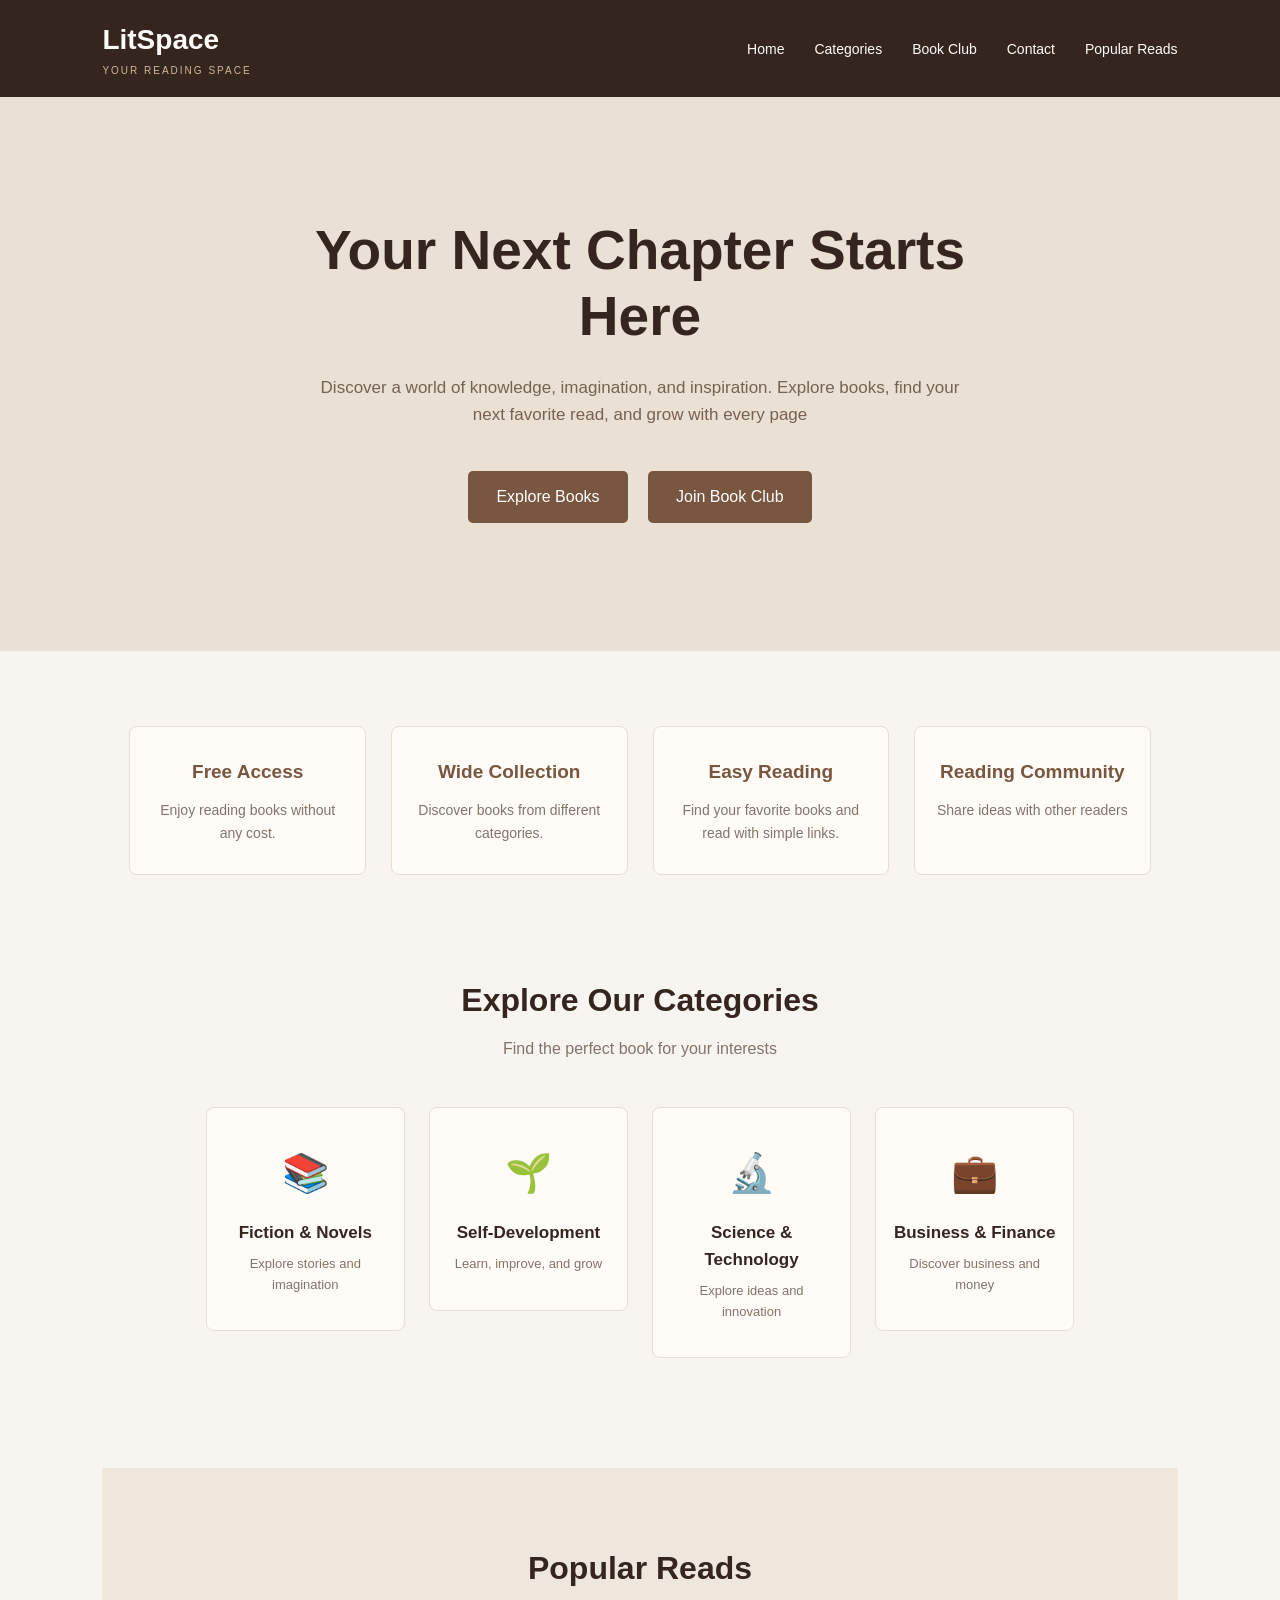
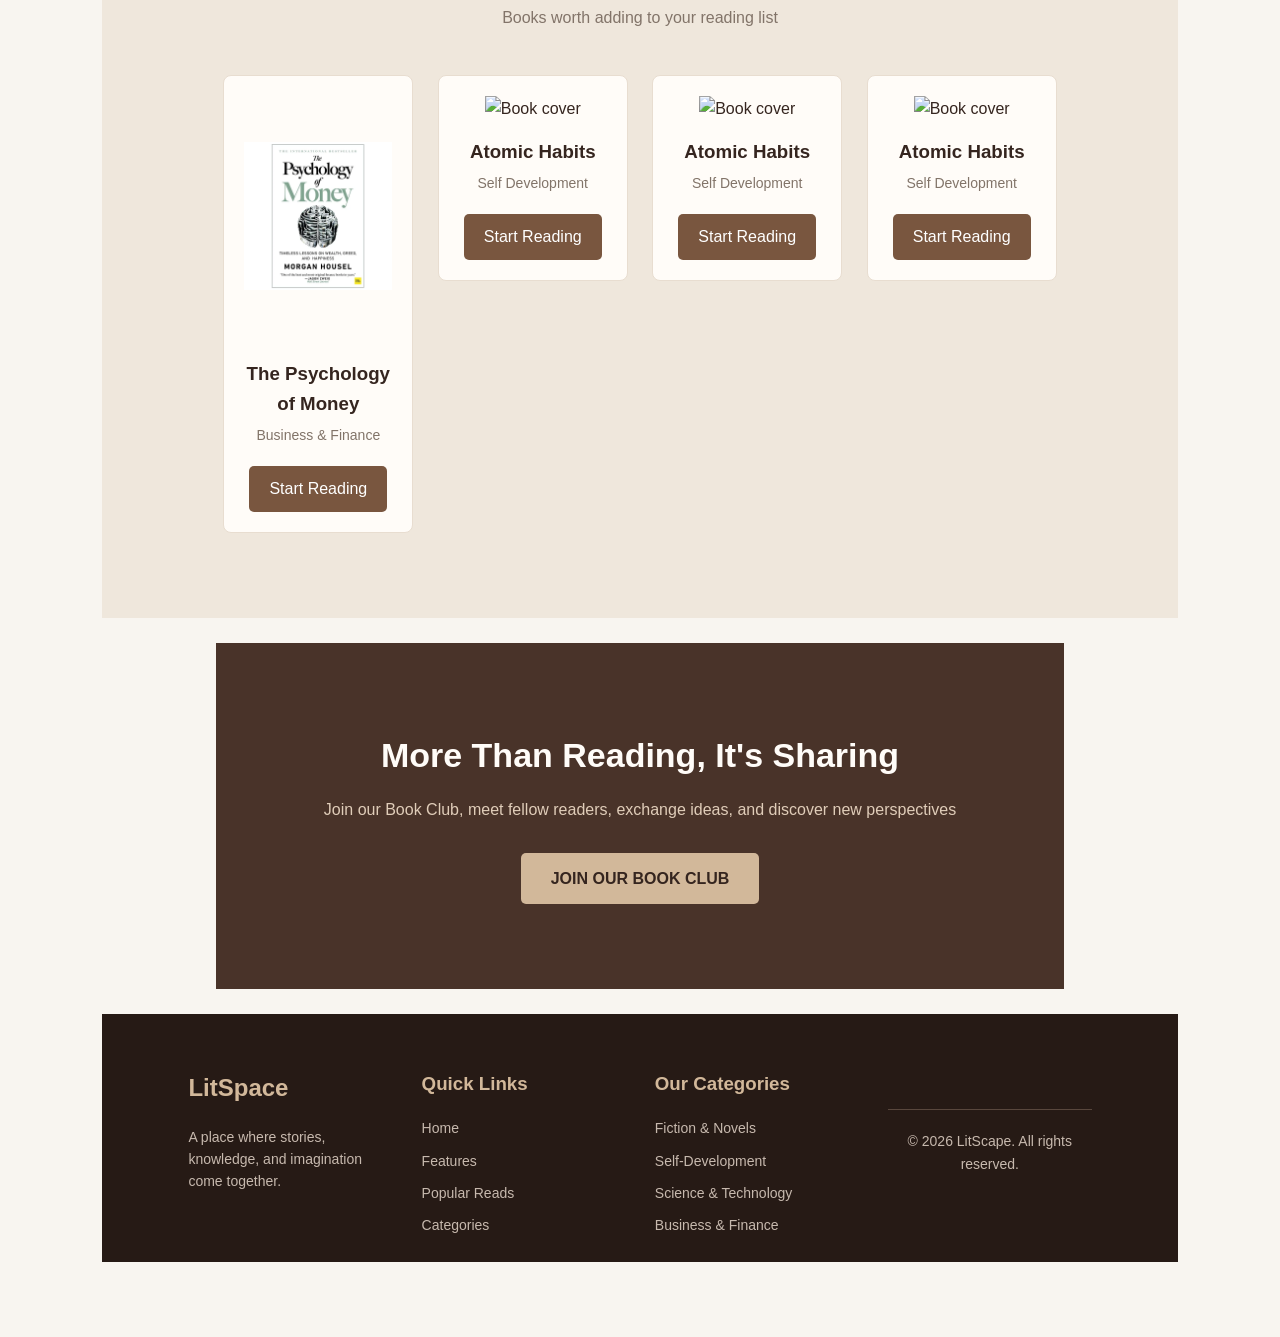
==== index.html @ dba48079 "Update book details in index.html Updated book details and links in the popular reads section." ====
<!DOCTYPE html>
<html lang="en">

<head>
    <meta charset="UTF-8">
    <meta name="viewport" content="width=device-width, initial-scale=1.0">
    <title>LitSpace</title>
    <link rel="stylesheet" href="index.css" type="text/css">
</head>

<body>
    <header>

        <nav>

            <div class="header">
                <strong>LitSpace</strong>
                <p>YOUR READING SPACE</p>

            </div>
            <ul>

                <li><a href="index.html">Home</a></li>
                <li><a href="#category">Categories</a></li>
                <li><a href="pages/book-club.html">Book Club</a></li>
                <li><a href="pages/contact.html">Contact</a></li>
                <li><a href="#popular"> Popular Reads</a></li>

            </ul>

        </nav>

    </header>
    <!--======================================-->
    <div class="home" id="home">
        <h1>Your Next Chapter
            Starts Here</h1>

        <p>
            Discover a world of knowledge, imagination, and inspiration. Explore books, find your next favorite read,
            and grow with every page
        </p>
        <a href="#category">Explore Books</a>
        <a href="pages/book-club.html"> Join Book Club</a>

    </div>
    <!--======================================-->
    <div class="features" id="features">

        <div class="feature">
            <h3>Free Access</h3>
            <p>Enjoy reading books without any cost.</p>
        </div>

        <div class="feature">
            <h3>Wide Collection</h3>
            <p>Discover books from different categories.</p>
        </div>

        <div class="feature">
            <h3>Easy Reading</h3>
            <p>Find your favorite books and read with simple links.</p>
        </div>
        <div class="feature">
            <h3>Reading Community</h3>
            <p>Share ideas with other readers</p>


        </div>
        <!--======================================-->
        <div class="category" id="category">
            <h2>Explore Our Categories</h2>
            <p>Find the perfect book for your interests</p>
            <div class="novel">
                <a href="pages/fiction.html">
                    <span>📚</span>
                    <h3>Fiction & Novels</h3>
                    <p>Explore stories and imagination</p>
                </a>
            </div>
            <div class="self">
                <a href="pages/self-development.html">
                    <span>🌱</span>
                    <h3>Self-Development</h3>
                    <p>Learn, improve, and grow</p>
                </a>
            </div>
            <div class="tech"> <a href="pages/science.html">
                    <span>🔬</span>
                    <h3>Science & Technology</h3>
                    <p>Explore ideas and innovation</p>
                </a></div>
            <div class="business"> <a href="pages/business-finance.html">
                    <span>💼</span>
                    <h3>Business & Finance</h3>
                    <p>Discover business and money</p>
                </a></div>

        </div>
        <!--======================================-->
        <div class="popular" id="popular">

            <h2>Popular Reads</h2>
            <p>Books worth adding to your reading list</p>

           <div class="book">
                <img src="images/The Psychology of Money.webp " alt="The Psychology of Money">
                <h3>The Psychology of Money</h3>
                <p>Business & Finance</p>
                <a href="https://www.panmacmillan.com/authors/morgan-housel/the-psychology-of-money/9780857197689" target="_blank">Start Reading</a>
            </div>
            <div class="book">
                <img src="images/book1.jpg" alt="Book cover">
                <h3>Atomic Habits</h3>
                <p>Self Development</p>
                <a href="its link" target="_blank">Start Reading</a>
            </div>
            <div class="book">
                <img src="images/book1.jpg" alt="Book cover">
                <h3>Atomic Habits</h3>
                <p>Self Development</p>
                <a href="its link" target="_blank">Start Reading</a>
            </div>
            <div class="book">
                <img src="images/book1.jpg" alt="Book cover">
                <h3>Atomic Habits</h3>
                <p>Self Development</p>
                <a href="its link" target="_blank">Start Reading</a>
            </div>

        </div>
        <!--======================================-->

        <div class="club">
            <h2>More Than Reading, It's Sharing</h2>
            <p>Join our Book Club, meet fellow readers, exchange ideas, and discover new perspectives</p>
            <a href="pages/book-club.html">JOIN OUR BOOK CLUB</a>

        </div>
        <!--======================================-->
        <footer class="footer">
            <div class="footer">
                <div class="footer-about">
                    <h2>LitSpace</h2>
                    <p>
                        A place where stories, knowledge,
                        and imagination come together.
                    </p>
                </div>
                <div class="footer-links">
                    <h3>Quick Links</h3>
                    <a href="#home">Home</a>
                    <a href="#features">Features</a>
                    <a href="#popular">Popular Reads</a>
                    <a href="#category">Categories</a>
                </div>
                <div class="footer-categ">
                    <h3>Our Categories</h3>
                    <a href="pages/fiction.html">Fiction & Novels</a>
                    <a href="pages/self-development.html">Self-Development</a>
                    <a href="pages/science.html">Science & Technology</a>
                    <a href="pages/business-finance.html">Business & Finance</a>
                </div>

            </div>
            <div class="footer-bottom">
                <p>&copy 2026 LitScape. All rights reserved.</p>
            </div>


        </footer>
</body>

</html>
---- index.css ----
/* =====================================
   1. GENERAL SETTINGS
===================================== */

* {
    margin: 0;
    padding: 0;
    box-sizing: border-box;
}

html {
    scroll-behavior: smooth;
}

body {
    font-family: Arial, sans-serif;
    background-color: #F8F5F0;
    color: #35251F;
    line-height: 1.6;
}

a {
    text-decoration: none;
}


/* =====================================
   2. HEADER
===================================== */

header {
    background-color: #35251F;
    padding: 18px 8%;
}

nav {
    display: flex;
    justify-content: space-between;
    align-items: center;
}

.header strong {
    color: #FFFCF8;
    font-size: 28px;
}

.header p {
    color: #D2B89A;
    font-size: 10px;
    letter-spacing: 2px;
}

nav ul {
    display: flex;
    list-style: none;
    gap: 30px;
}

nav ul a {
    color: #FFFCF8;
    font-size: 14px;
    transition: 0.3s;
}

nav ul a:hover {
    color: #D2B89A;
}


/* =====================================
   3. HOME SECTION
===================================== */

.home {
    background-color: #EAE0D3;
    padding: 120px 10%;
    text-align: center;
}

.home h1 {
    color: #35251F;
    font-size: 55px;
    max-width: 700px;
    margin: auto;
    line-height: 1.2;
}

.home p {
    color: #756256;
    font-size: 17px;
    max-width: 650px;
    margin: 25px auto 35px;
}

.home a {
    display: inline-block;
    background-color: #79563F;
    color: white;
    padding: 13px 28px;
    margin: 8px;
    border-radius: 5px;
    transition: 0.3s;
}

.home a:hover {
    background-color: #35251F;
    transform: translateY(-3px);
}


/* =====================================
   4. FEATURES SECTION
===================================== */

.features {
    display: flex;
    justify-content: center;
    flex-wrap: wrap;
    gap: 25px;
    padding: 75px 8%;
}

.feature {
    background-color: #FFFCF8;
    width: 22%;
    min-width: 200px;
    padding: 30px 20px;
    text-align: center;
    border: 1px solid #E8DDD0;
    border-radius: 8px;
    transition: 0.3s;
}

.feature:hover {
    transform: translateY(-6px);
    box-shadow: 0 8px 20px rgba(53, 37, 31, 0.1);
}

.feature h3 {
    color: #79563F;
    font-size: 19px;
    margin-bottom: 12px;
}

.feature p {
    color: #827469;
    font-size: 14px;
}


/* =====================================
   5. CATEGORY SECTION
===================================== */

.category {
    background-color: #F8F5F0;
    padding: 75px 8%;
    text-align: center;
}

.category h2 {
    font-size: 32px;
    margin-bottom: 10px;
}

.category>p {
    color: #827469;
    margin-bottom: 35px;
}

.novel,
.self,
.tech,
.business {
    display: inline-block;
    vertical-align: top;
    width: 22%;
    min-width: 190px;
    margin: 10px;
    padding: 35px 15px;
    background-color: #FFFCF8;
    border: 1px solid #E8DDD0;
    border-radius: 8px;
    transition: 0.3s;
}

.novel:hover,
.self:hover,
.tech:hover,
.business:hover {
    background-color: #EFE5D9;
    transform: translateY(-7px);
    box-shadow: 0 8px 20px rgba(53, 37, 31, 0.1);
}

.category a {
    color: #35251F;
}

.category span {
    font-size: 38px;
}

.category h3 {
    font-size: 17px;
    margin: 15px 0 8px;
}

.category a p {
    color: #827469;
    font-size: 13px;
}


/* =====================================
   6. POPULAR READS
===================================== */

.popular {
    background-color: #EFE7DC;
    padding: 75px 8%;
    text-align: center;
}

.popular h2 {
    font-size: 32px;
    margin-bottom: 10px;
}

.popular>p {
    color: #827469;
    margin-bottom: 35px;
}

.book {
    display: inline-block;
    vertical-align: top;
    width: 21%;
    min-width: 190px;
    margin: 10px;
    padding: 20px;
    background-color: #FFFCF8;
    border: 1px solid #E8DDD0;
    border-radius: 8px;
    transition: 0.3s;
}

.book:hover {
    transform: translateY(-7px);
    box-shadow: 0 8px 20px rgba(53, 37, 31, 0.1);
}

.book img {
    width: 100%;
    height: 240px;
    object-fit: contain;
    margin-bottom: 15px;
}

.book h3 {
    color: #35251F;
    margin-bottom: 5px;
}

.book p {
    color: #827469;
    font-size: 14px;
    margin-bottom: 20px;
}

.book a {
    display: inline-block;
    background-color: #79563F;
    color: white;
    padding: 10px 20px;
    border-radius: 5px;
    transition: 0.3s;
}

.book a:hover {
    background-color: #35251F;
}


/* =====================================
   7. BOOK CLUB
===================================== */

.club {
    background-color: #493329;
    color: #FFFCF8;
    padding: 85px 10%;
    text-align: center;
}

.club h2 {
    font-size: 34px;
    margin-bottom: 15px;
}

.club p {
    color: #E0CDB9;
    margin-bottom: 30px;
}

.club a {
    display: inline-block;
    background-color: #D2B89A;
    color: #35251F;
    padding: 13px 30px;
    border-radius: 5px;
    font-weight: bold;
    transition: 0.3s;
}

.club a:hover {
    background-color: #FFFCF8;
    transform: translateY(-3px);
}


/* =====================================
   8. FOOTER
===================================== */

footer {
    background-color: #261A15;
    color: #FFFCF8;
    padding: 55px 8% 15px;
}

.footer {
    display: flex;
    justify-content: space-between;
    gap: 40px;
}

.footer-about,
.footer-links,
.footer-categ {
    width: 30%;
}

.footer h2,
.footer h3 {
    color: #D2B89A;
    margin-bottom: 18px;
}

.footer p {
    color: #C7B9AE;
    font-size: 14px;
}

.footer a {
    display: block;
    color: #C7B9AE;
    margin-bottom: 10px;
    font-size: 14px;
    transition: 0.3s;
}

.footer a:hover {
    color: white;
    padding-left: 5px;
}

.footer-bottom {
    border-top: 1px solid #59473D;
    text-align: center;
    margin-top: 40px;
    padding-top: 20px;
    color: #B6A69A;
    font-size: 13px;
}


/* =====================================
   9. RESPONSIVE DESIGN
===================================== */

@media (max-width: 768px) {

    nav {
        flex-direction: column;
        gap: 20px;
    }

    nav ul {
        flex-wrap: wrap;
        justify-content: center;
        gap: 15px;
    }

    .home {
        padding: 80px 6%;
    }

    .home h1 {
        font-size: 38px;
    }

    .features {
        padding: 50px 6%;
    }

    .feature {
        width: 45%;
    }

    .novel,
    .self,
    .tech,
    .business {
        width: 42%;
    }

    .book {
        width: 42%;
    }

    .footer {
        flex-direction: column;
    }

    .footer-about,
    .footer-links,
    .footer-categ {
        width: 100%;
    }
}

@media (max-width: 480px) {

    .home h1 {
        font-size: 32px;
    }

    .feature,
    .novel,
    .self,
    .tech,
    .business,
    .book {
        width: 100%;
    }

    nav ul {
        gap: 12px;
    }
}
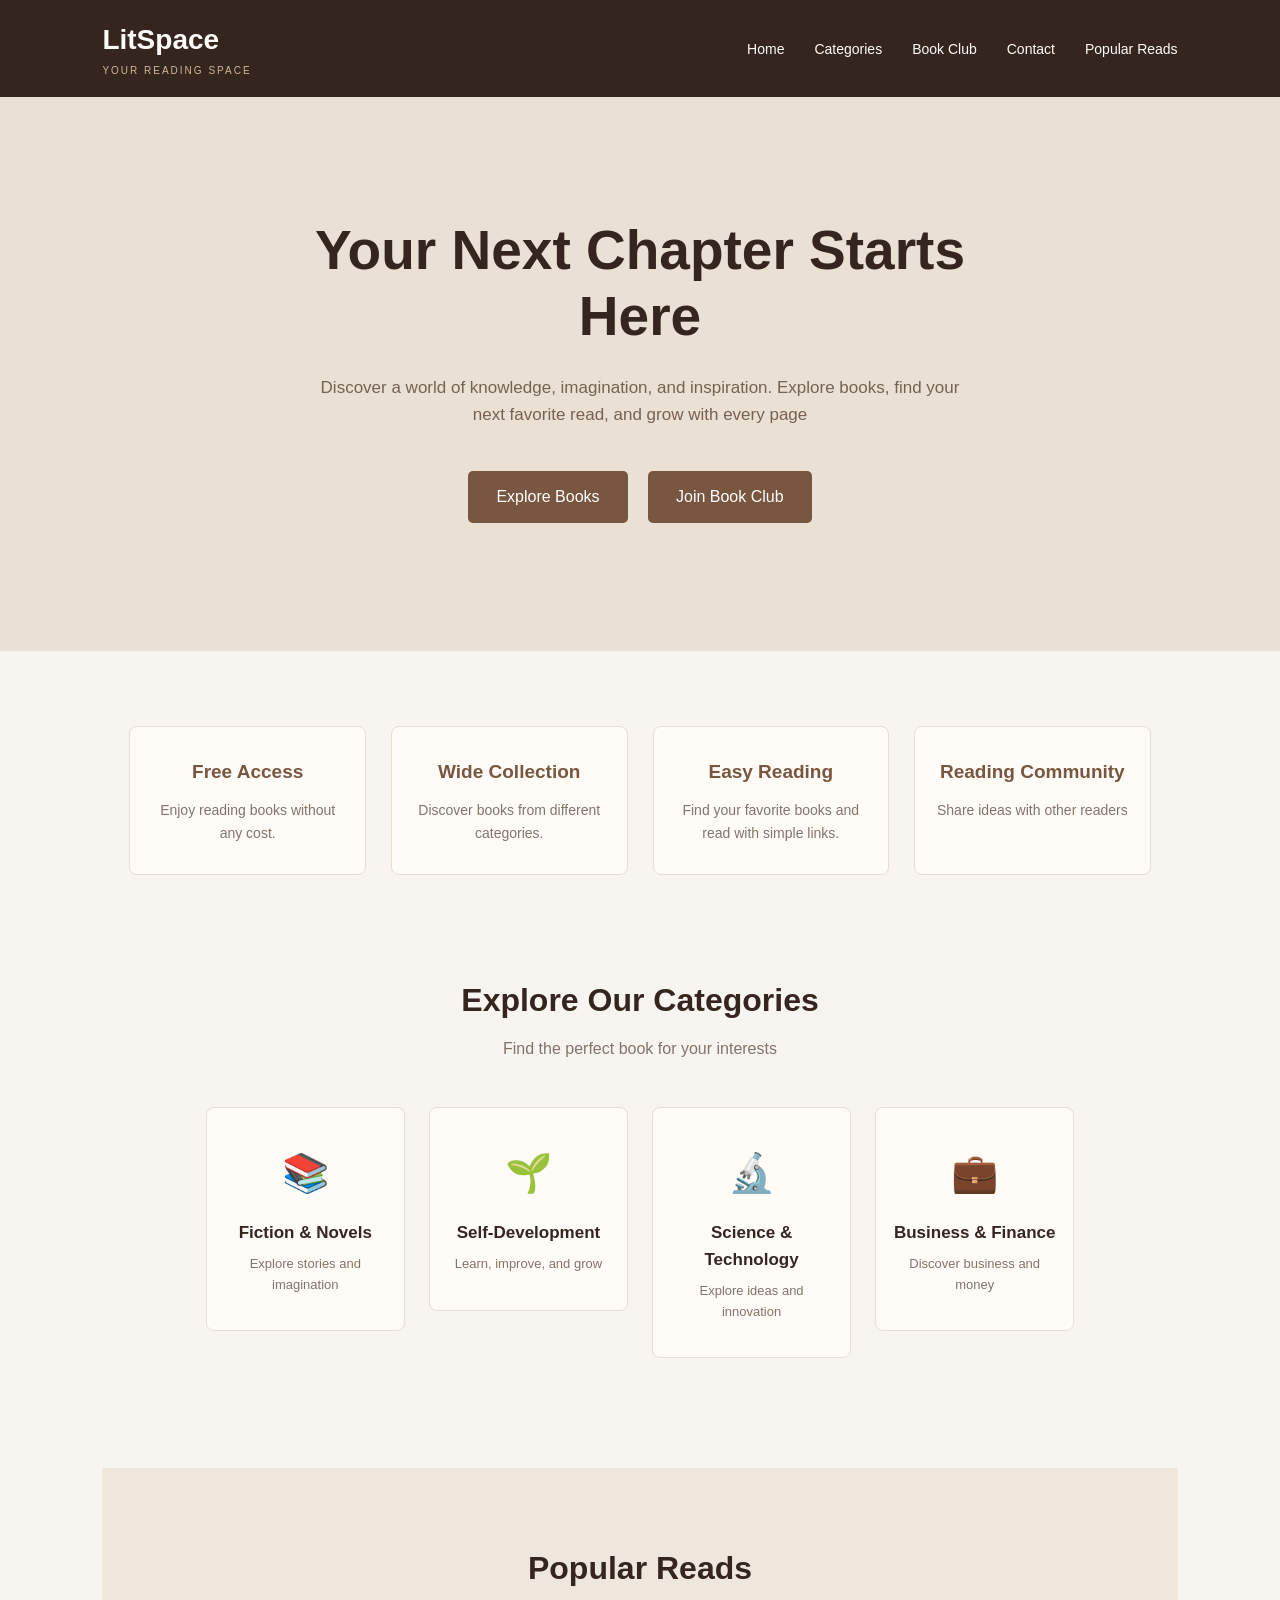
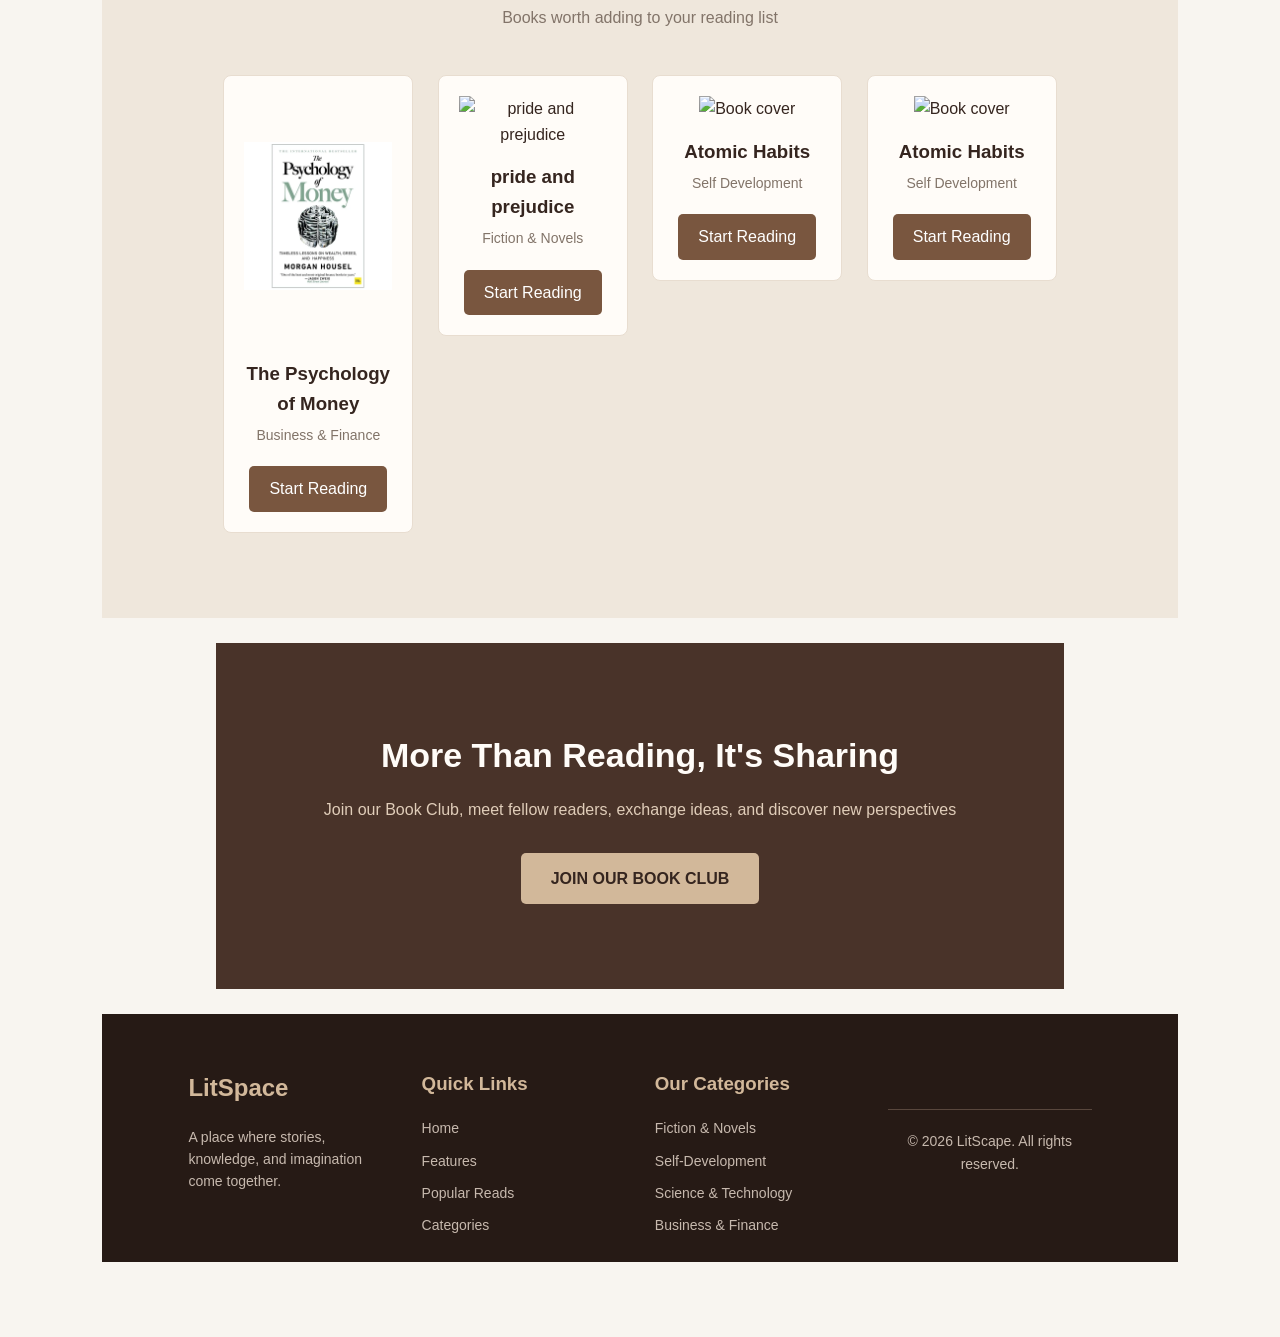
==== commit d8e20337: "Update index.html" ====
--- a/index.html
+++ b/index.html
@@ -110,11 +110,11 @@
                 <a href="https://www.panmacmillan.com/authors/morgan-housel/the-psychology-of-money/9780857197689" target="_blank">Start Reading</a>
             </div>
             <div class="book">
-                <img src="images/book1.jpg" alt="Book cover">
-                <h3>Atomic Habits</h3>
-                <p>Self Development</p>
-                <a href="its link" target="_blank">Start Reading</a>
-            </div>
+                <img src="Pages/pride-and-prejudice.jpg" alt="pride and prejudice">
+                <h3>pride and prejudice</h3>
+                <p> Fiction & Novels</p>
+                <a href="https://www.penguinrandomhouse.com/books/604939/pride-and-prejudice-by-jane-austen/" target="_blank">Start Reading</a>
+</div>
             <div class="book">
                 <img src="images/book1.jpg" alt="Book cover">
                 <h3>Atomic Habits</h3>
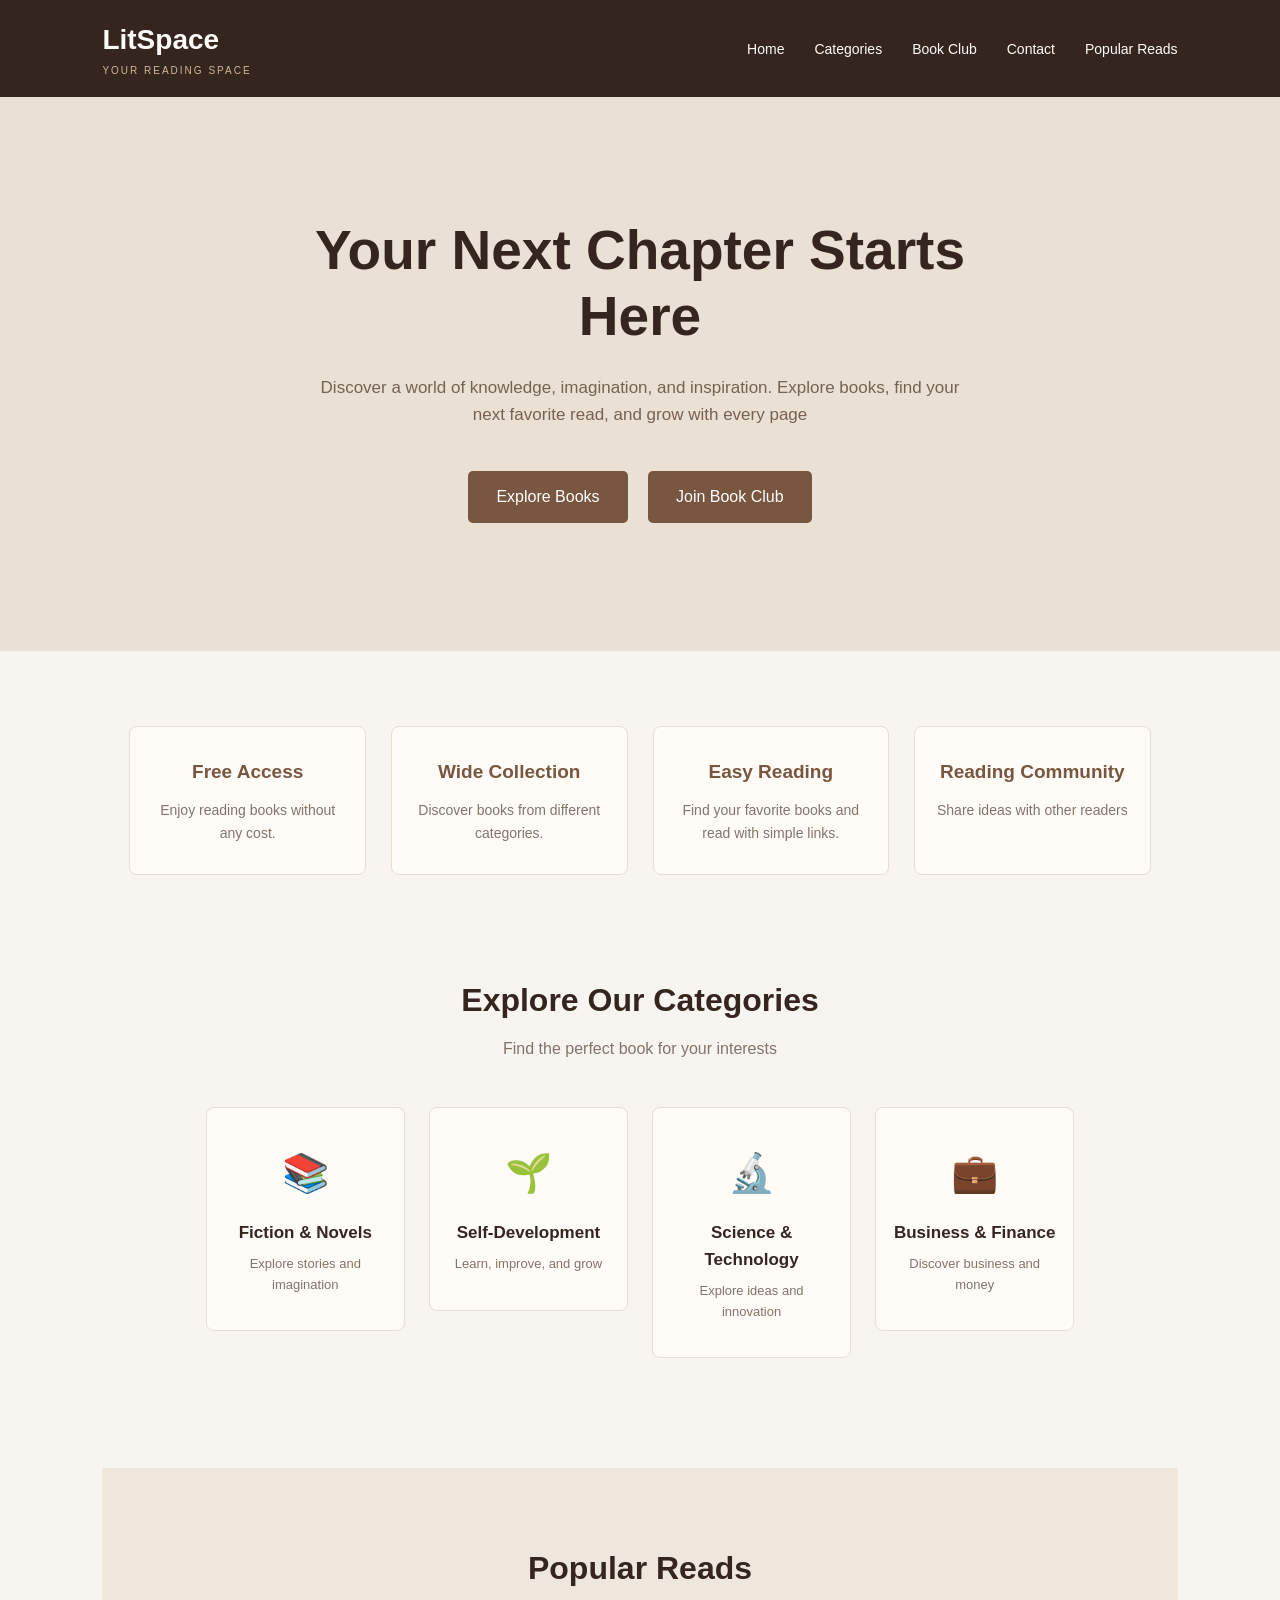
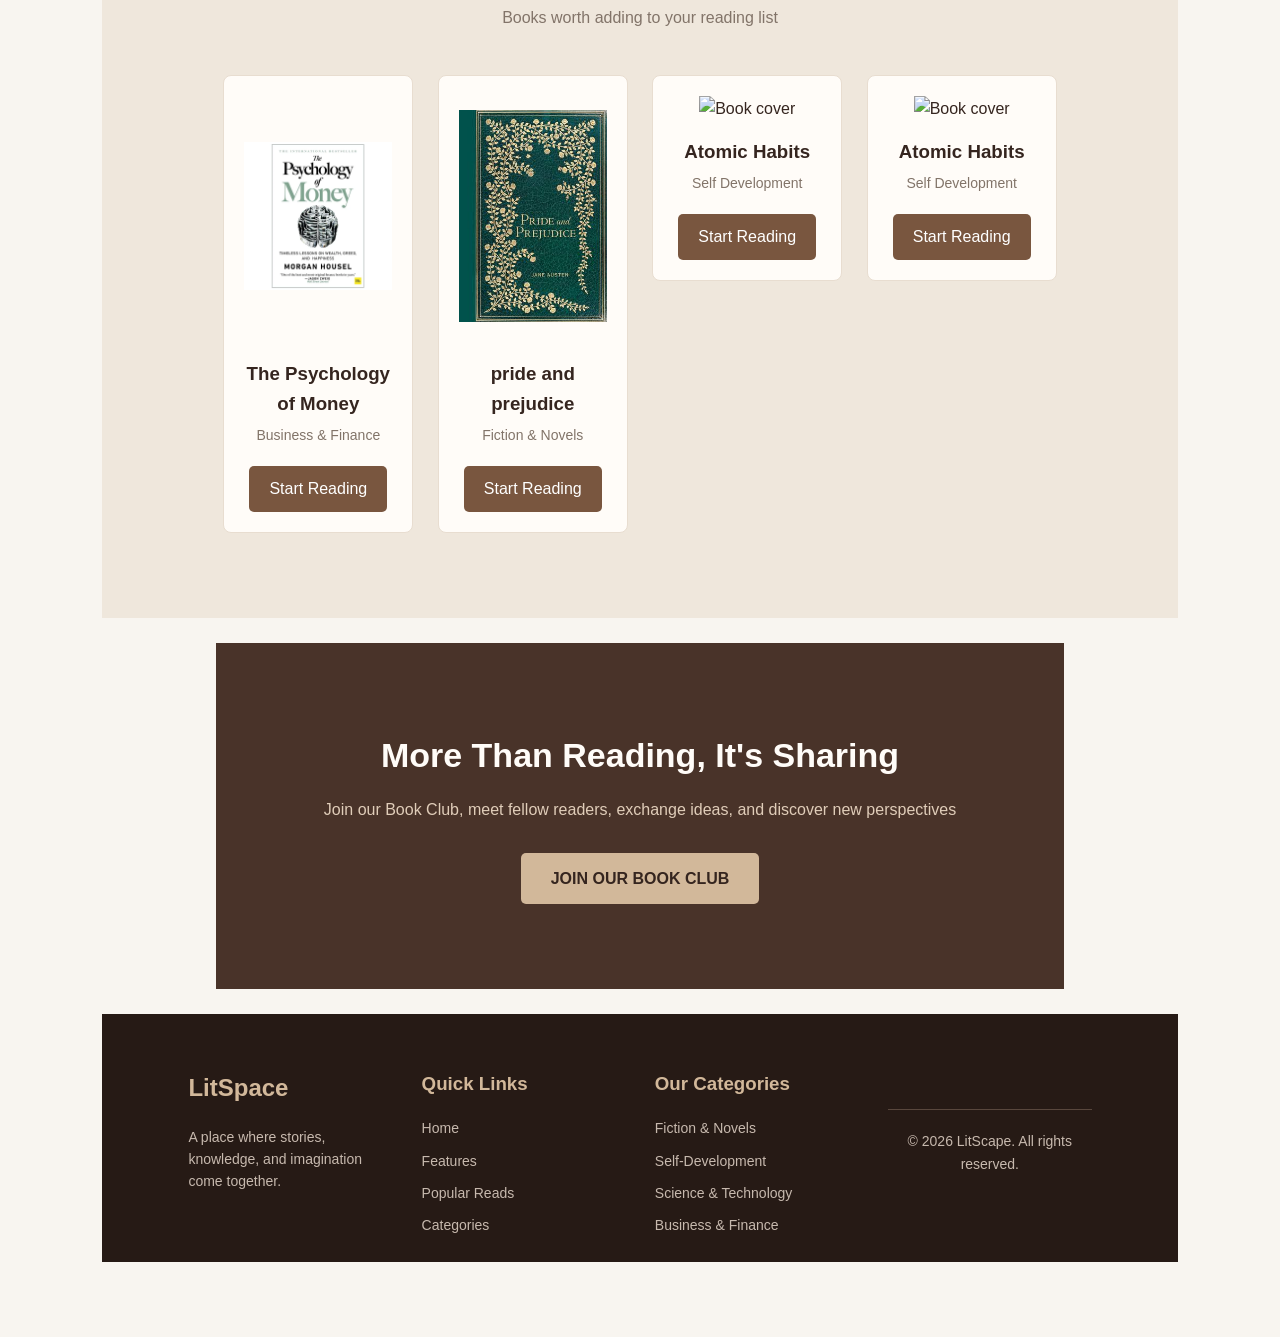
==== commit 85781a4f: "Fix HTML formatting and structure" ====
--- a/index.html
+++ b/index.html
@@ -110,7 +110,7 @@
                 <a href="https://www.panmacmillan.com/authors/morgan-housel/the-psychology-of-money/9780857197689" target="_blank">Start Reading</a>
             </div>
             <div class="book">
-                <img src="Pages/pride-and-prejudice.jpg" alt="pride and prejudice">
+                <img src="images/pride-and-prejudice.jpg.jpg" alt="pride and prejudice">
                 <h3>pride and prejudice</h3>
                 <p> Fiction & Novels</p>
                 <a href="https://www.penguinrandomhouse.com/books/604939/pride-and-prejudice-by-jane-austen/" target="_blank">Start Reading</a>
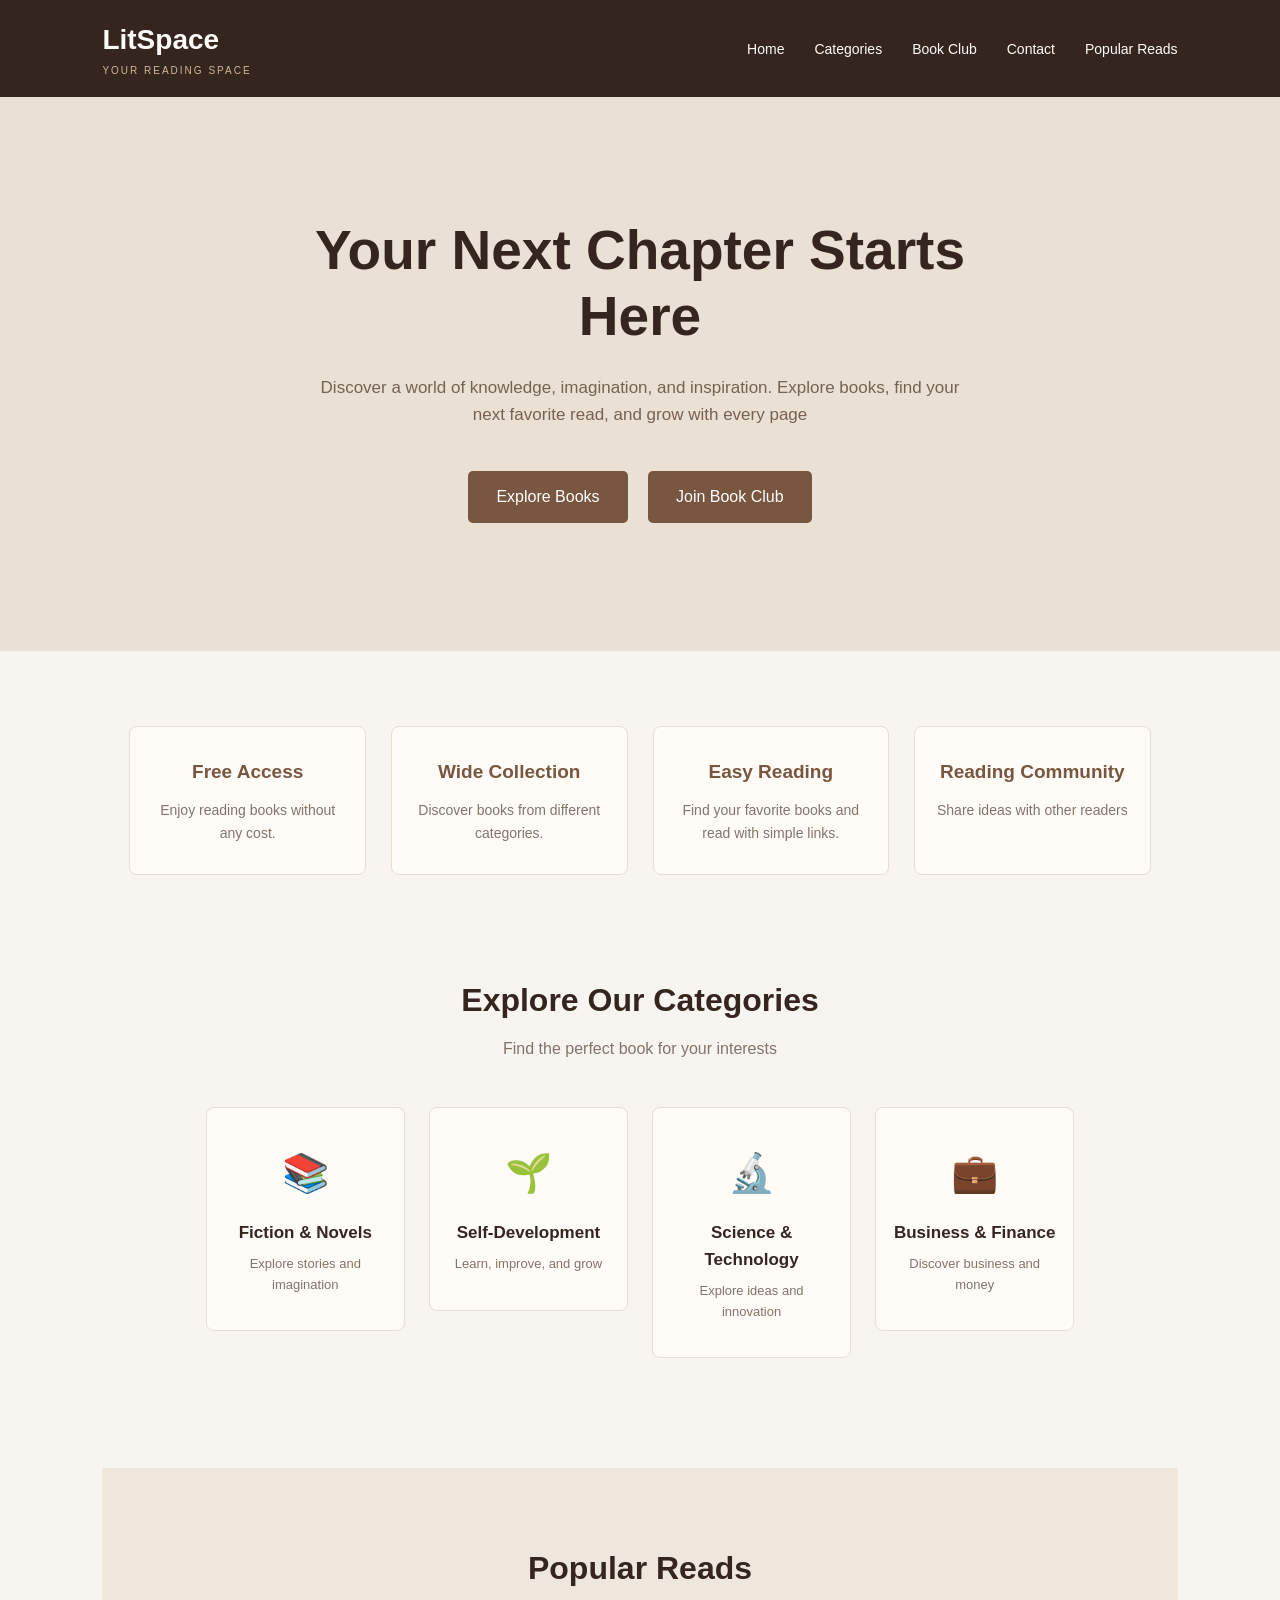
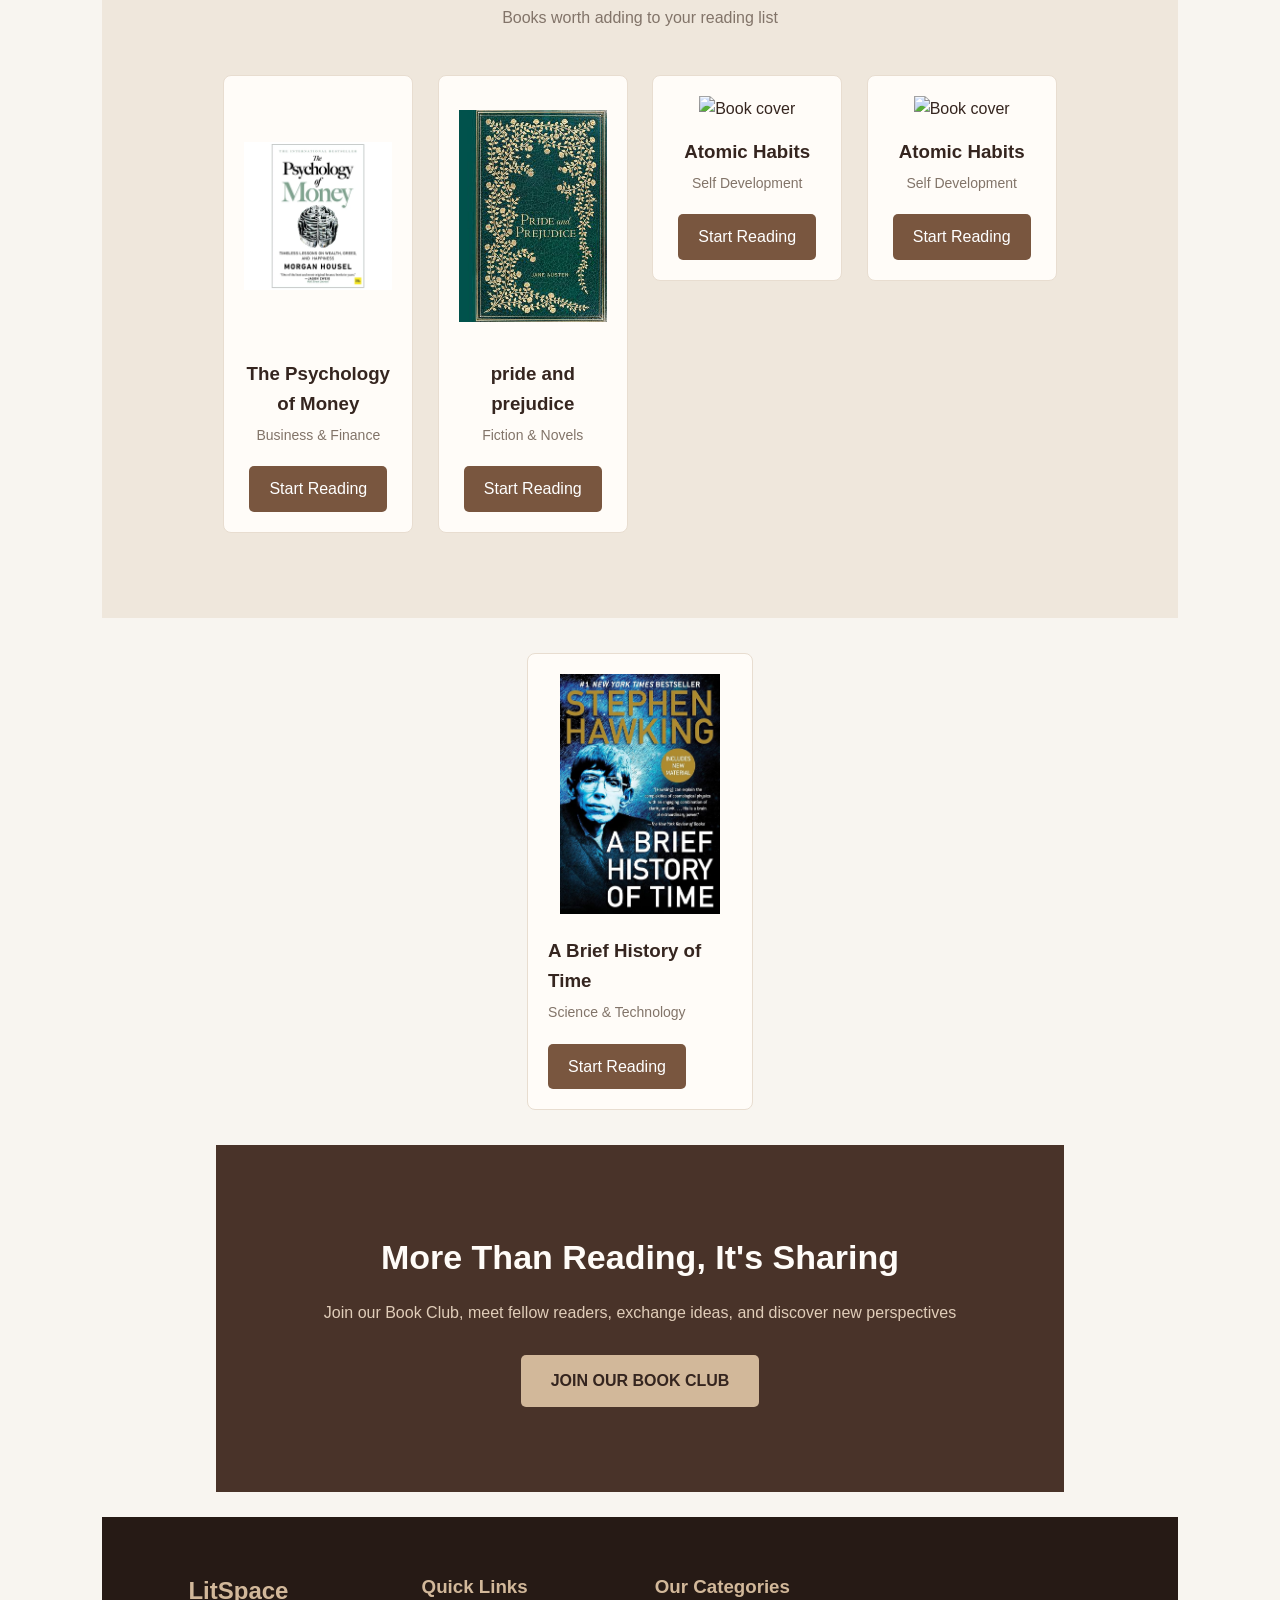
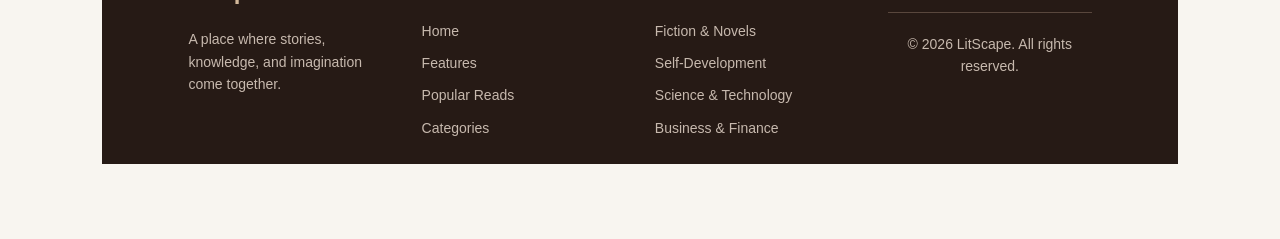
==== commit 1fd6f3f5: "Update index.html" ====
--- a/index.html
+++ b/index.html
@@ -129,6 +129,12 @@
             </div>
 
         </div>
+        <div class="book">
+    <img src="images/book1.jpeg" alt="A Brief History of Time">
+    <h3>A Brief History of Time</h3>
+    <p>Science & Technology</p>
+    <a href="https://openlibrary.org/works/OL262436W/A_Brief_History_of_Time" target="_blank">Start Reading</a>
+</div>
         <!--======================================-->
 
         <div class="club">
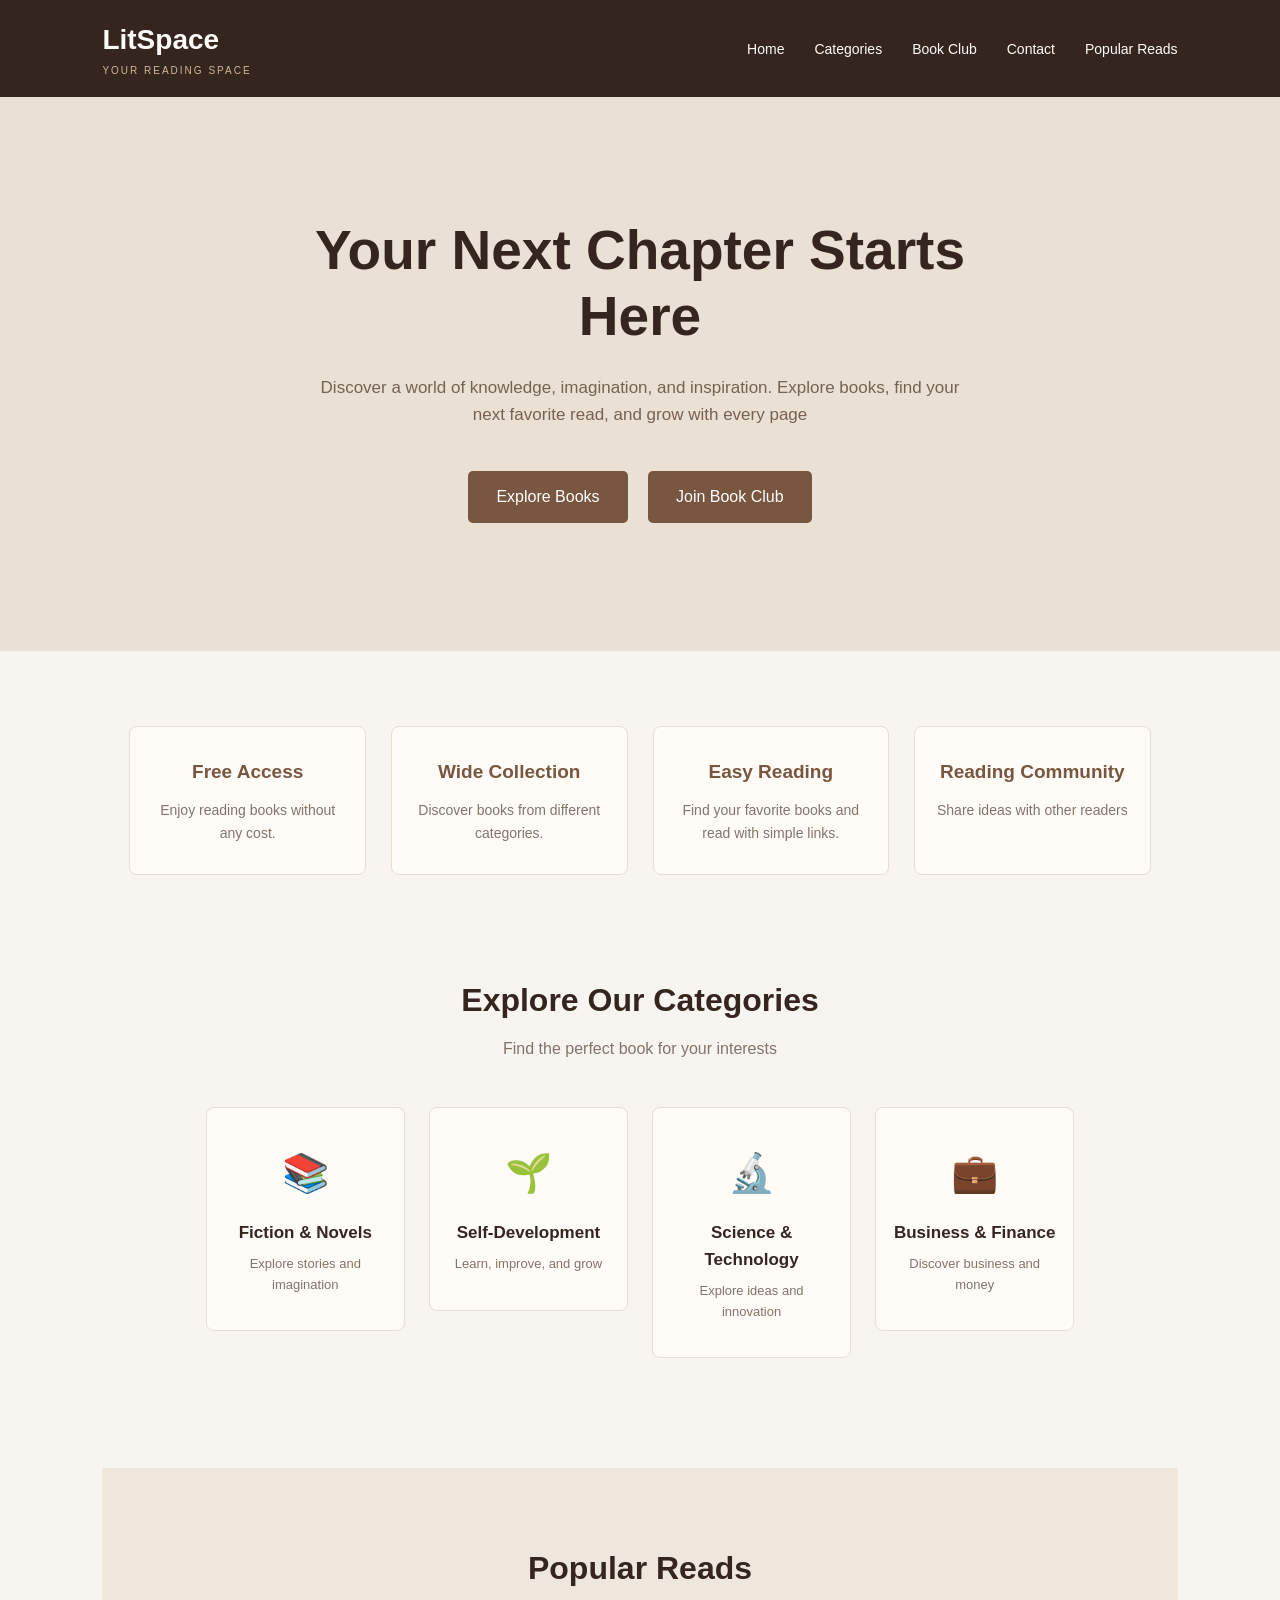
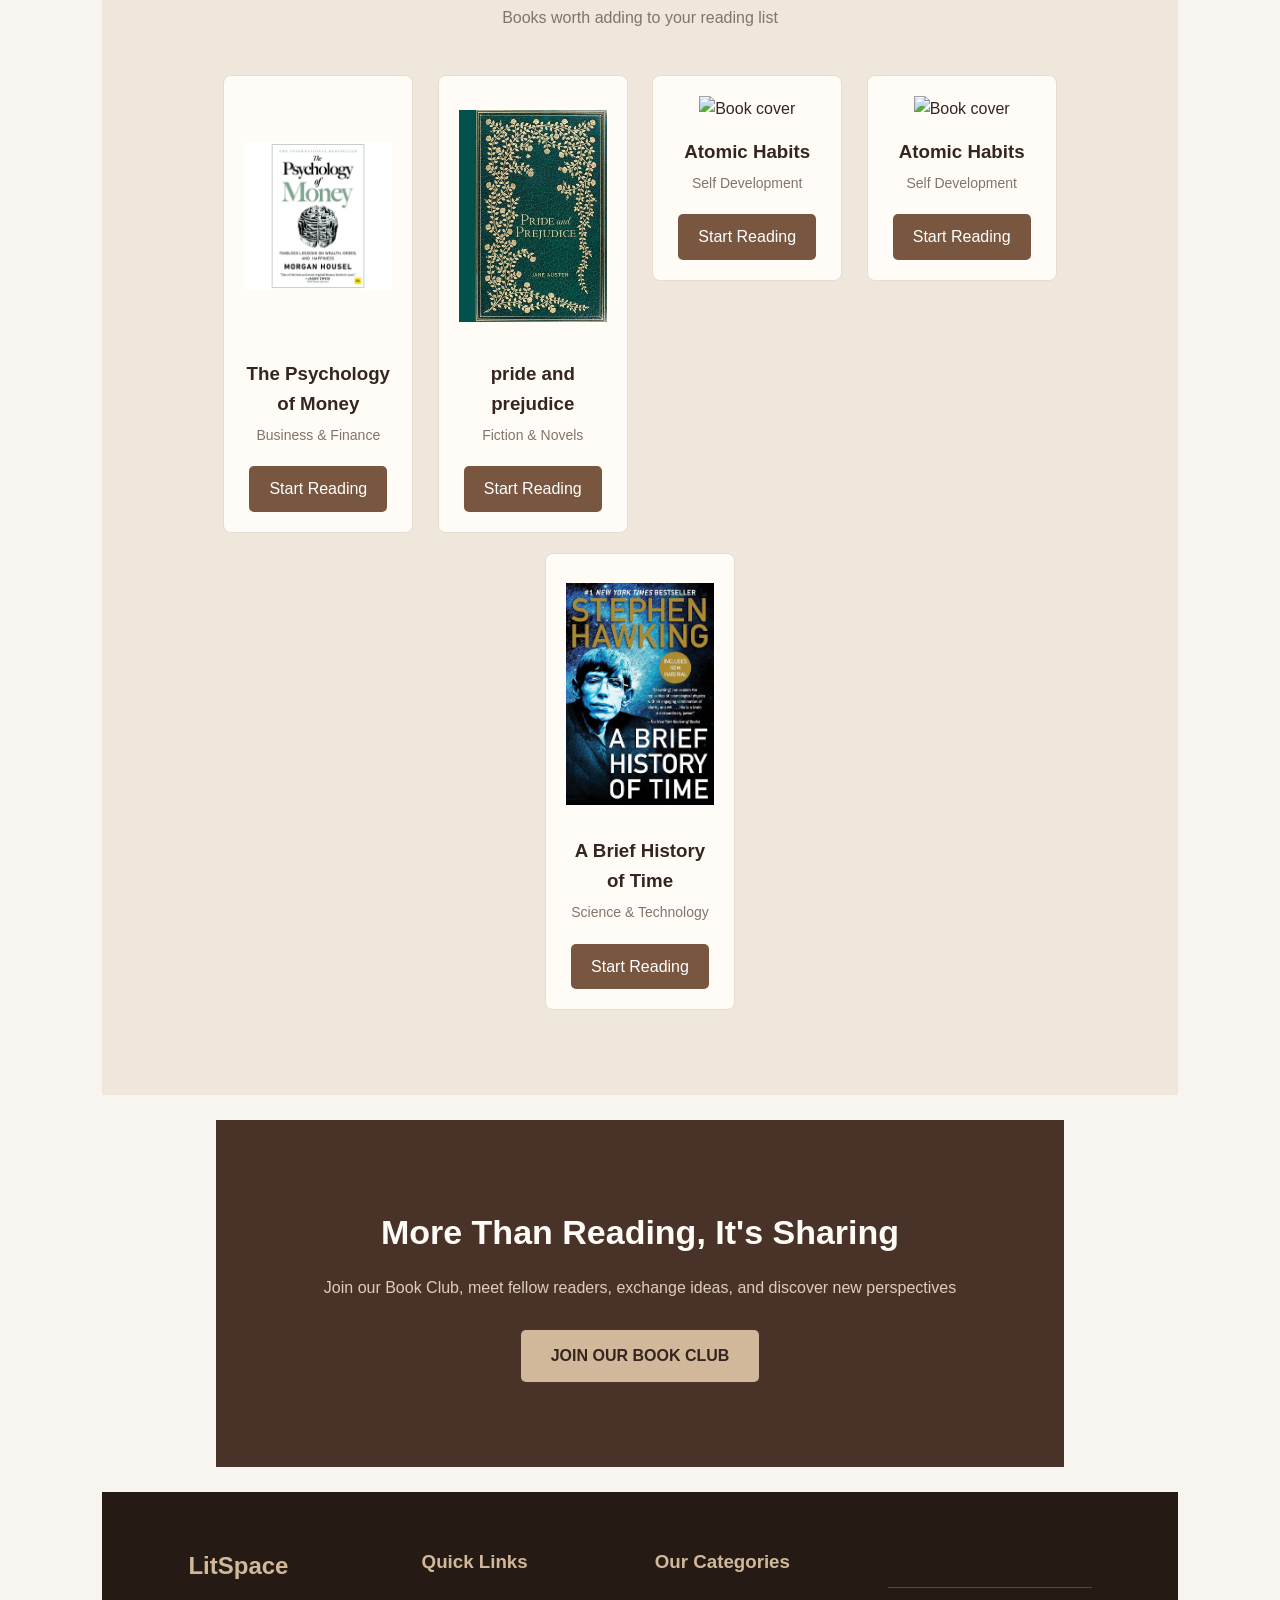
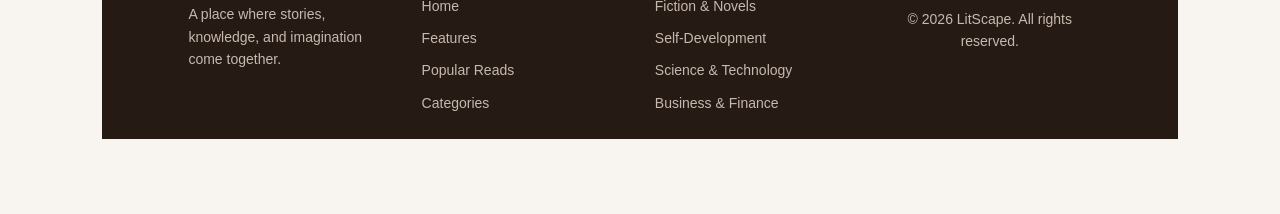
==== commit 16c87580: "Update index.html" ====
--- a/index.html
+++ b/index.html
@@ -127,14 +127,15 @@
                 <p>Self Development</p>
                 <a href="its link" target="_blank">Start Reading</a>
             </div>
-
-        </div>
-        <div class="book">
+            <div class="book">
     <img src="images/book1.jpeg" alt="A Brief History of Time">
     <h3>A Brief History of Time</h3>
     <p>Science & Technology</p>
     <a href="https://openlibrary.org/works/OL262436W/A_Brief_History_of_Time" target="_blank">Start Reading</a>
 </div>
+
+        </div>
+   
         <!--======================================-->
 
         <div class="club">
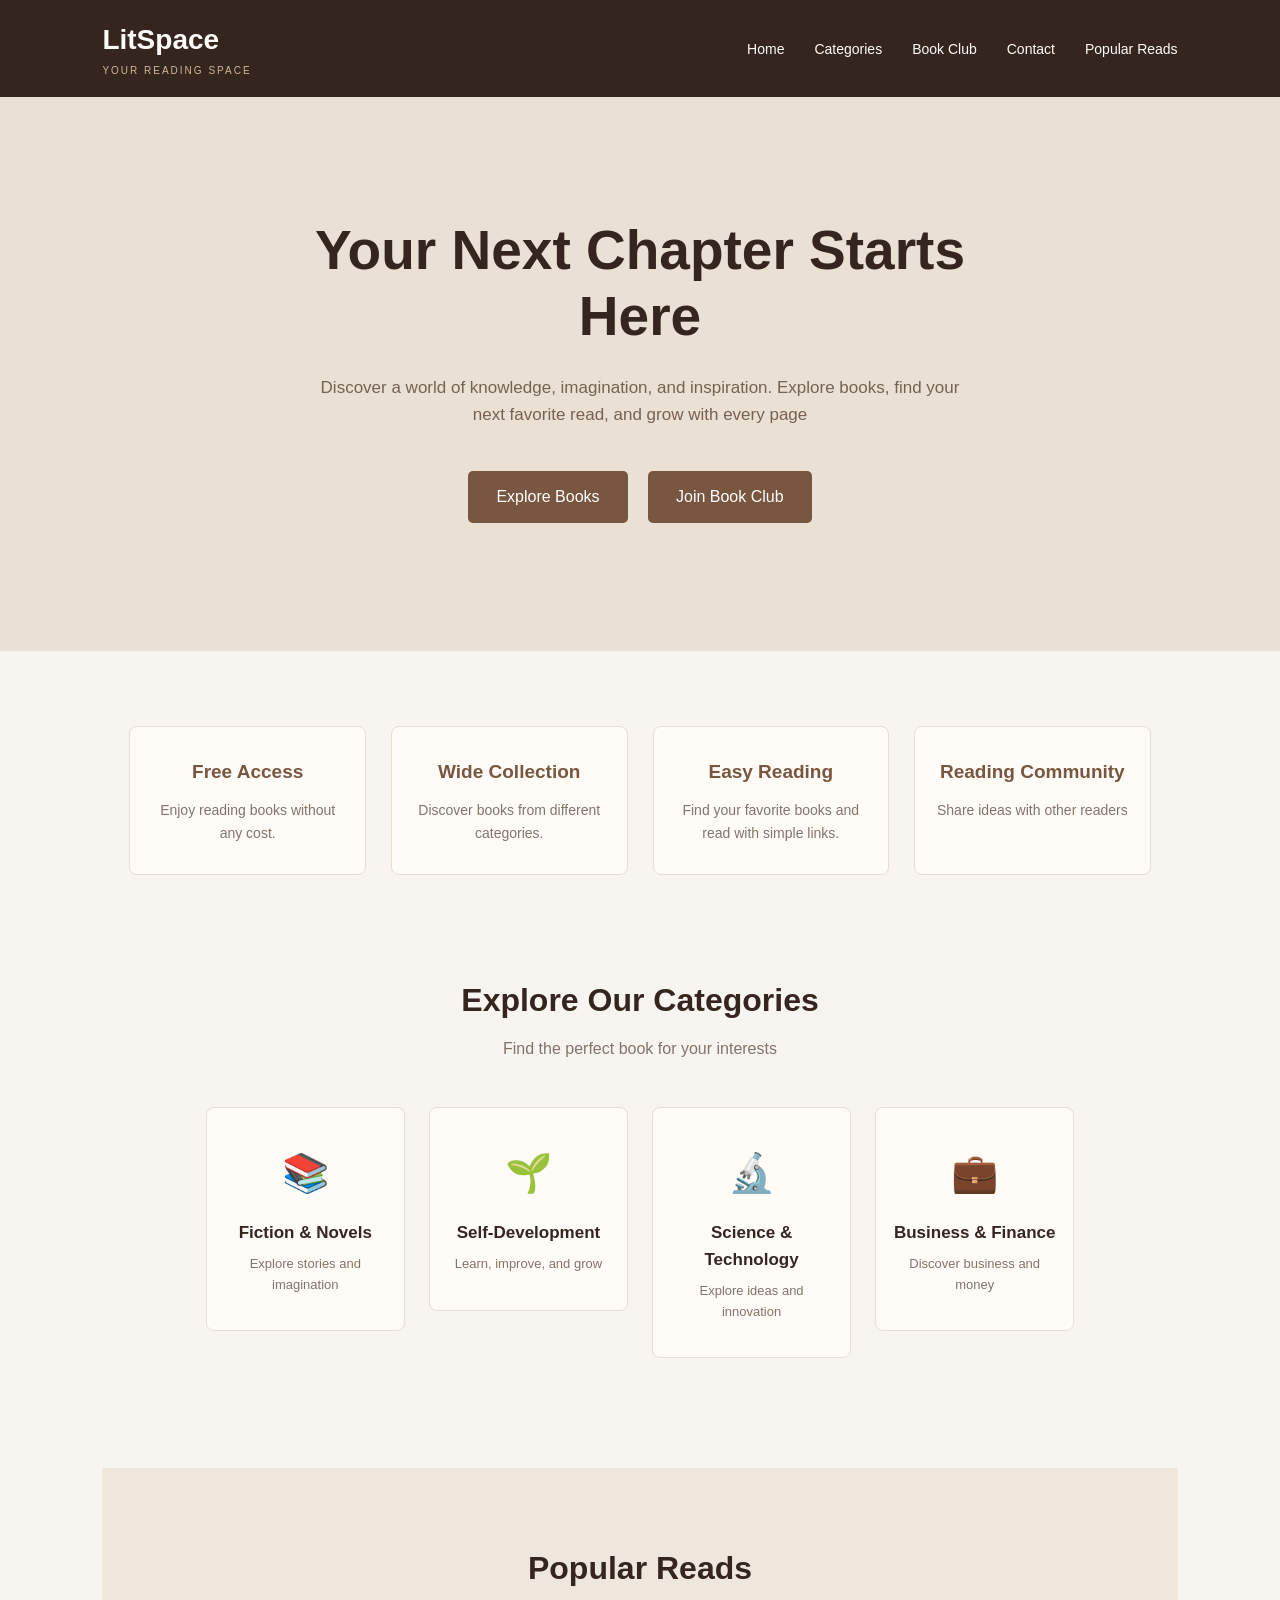
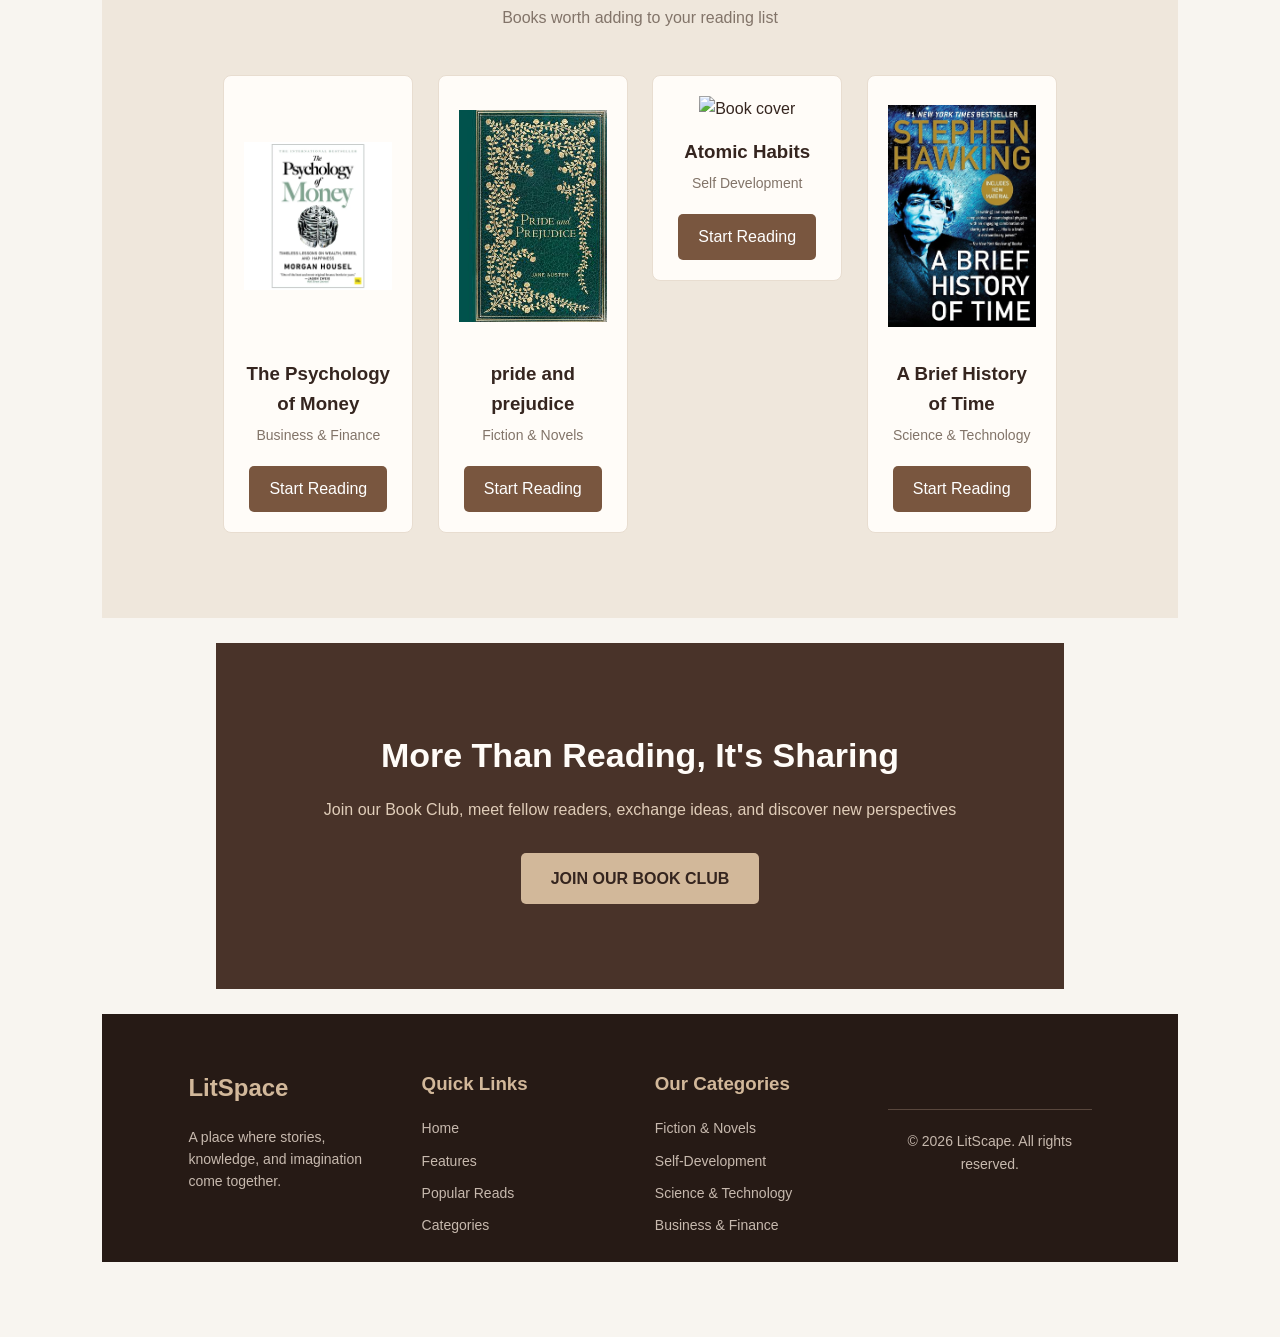
==== commit bd7ec581: "Update index.html" ====
--- a/index.html
+++ b/index.html
@@ -122,12 +122,6 @@
                 <a href="its link" target="_blank">Start Reading</a>
             </div>
             <div class="book">
-                <img src="images/book1.jpg" alt="Book cover">
-                <h3>Atomic Habits</h3>
-                <p>Self Development</p>
-                <a href="its link" target="_blank">Start Reading</a>
-            </div>
-            <div class="book">
     <img src="images/book1.jpeg" alt="A Brief History of Time">
     <h3>A Brief History of Time</h3>
     <p>Science & Technology</p>
